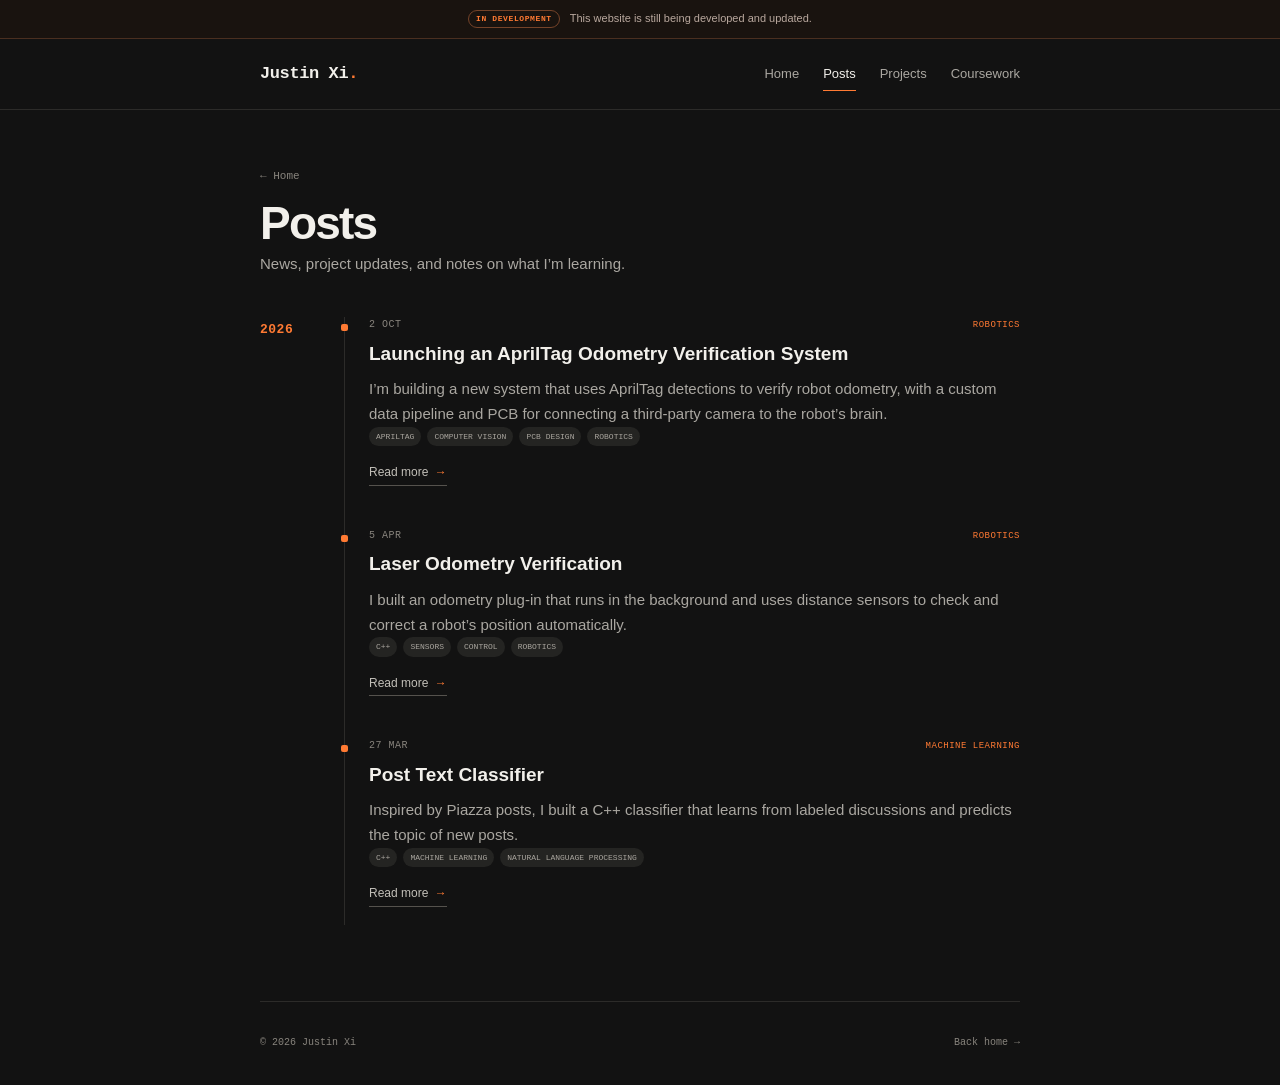
==== posts.html @ 82c8f564 "changed the way how the project page looks like" ====
<!doctype html>
<html lang="en">
  <head>
    <meta charset="utf-8" />
    <meta name="viewport" content="width=device-width, initial-scale=1" />
    <meta name="theme-color" content="#121212" />
    <meta name="description" content="News, project updates, and things Justin Xi is learning." />
    <title>Posts — Justin Xi</title>
    <link rel="icon" href="assets/favicon.svg" type="image/svg+xml" />
    <link rel="stylesheet" href="styles.css" />
    <script src="site.js" defer></script>
  </head>
  <body>
    <a class="skip-link" href="#main">Skip to content</a>

    <div class="site-notice" role="status">
      <div class="site-notice-inner">
        <span class="site-notice-tag">In development</span>
        <p>This website is still being developed and updated.</p>
      </div>
    </div>

    <header class="site-header">
      <nav class="nav" aria-label="Main navigation">
        <a class="logo" href="index.html" aria-label="Justin Xi, home">Justin Xi<span>.</span></a>
        <div class="nav-links">
          <a href="index.html">Home</a>
          <a class="active" href="posts.html" aria-current="page">Posts</a>
          <a href="projects.html">Projects</a>
          <a href="coursework.html">Coursework</a>
        </div>
      </nav>
    </header>

    <main id="main" class="page posts-archive">
      <header class="page-heading">
        <a class="back-link" href="index.html">← Home</a>
        <h1>Posts</h1>
        <p>News, project updates, and notes on what I’m learning.</p>
      </header>

      <div class="post-timeline" aria-label="All posts">
        <section class="post-year" aria-labelledby="archive-year-2026">
          <h2 class="post-year-title" id="archive-year-2026">2026</h2>
          <article class="post-timeline-entry">
            <div class="post-entry-topline">
              <time class="post-date" datetime="2026-10-02">2 Oct</time>
              <span class="post-category">Robotics</span>
            </div>
            <h3 class="post-entry-title">Launching an AprilTag Odometry Verification System</h3>
            <p class="post-excerpt">
              I’m building a new system that uses AprilTag detections to verify robot odometry, with a custom data pipeline and PCB for connecting a third-party camera to the robot’s brain.
            </p>
            <ul class="tags post-topics" aria-label="Topics"><li>AprilTag</li><li>Computer vision</li><li>PCB design</li><li>Robotics</li></ul>
            <a class="post-read-more" href="posts/apriltag-odometry-verification-system.html" aria-label="Read more about the AprilTag Odometry Verification System">Read more <span aria-hidden="true">→</span></a>
          </article>
          <article class="post-timeline-entry">
            <div class="post-entry-topline">
              <time class="post-date" datetime="2026-04-05">5 Apr</time>
              <span class="post-category">Robotics</span>
            </div>
            <h3 class="post-entry-title">Laser Odometry Verification</h3>
            <p class="post-excerpt">
              I built an odometry plug-in that runs in the background and uses distance sensors to check and correct a robot’s position automatically.
            </p>
            <ul class="tags post-topics" aria-label="Topics"><li>C++</li><li>Sensors</li><li>Control</li><li>Robotics</li></ul>
            <a class="post-read-more" href="posts/laser-odometry-verification-system.html" aria-label="Read more about Laser Odometry Verification">Read more <span aria-hidden="true">→</span></a>
          </article>
          <article class="post-timeline-entry">
            <div class="post-entry-topline">
              <time class="post-date" datetime="2026-03-27">27 Mar</time>
              <span class="post-category">Machine learning</span>
            </div>
            <h3 class="post-entry-title">Post Text Classifier</h3>
            <p class="post-excerpt">
              Inspired by Piazza posts, I built a C++ classifier that learns from labeled discussions and predicts the topic of new posts.
            </p>
            <ul class="tags post-topics" aria-label="Topics"><li>C++</li><li>Machine learning</li><li>Natural language processing</li></ul>
            <a class="post-read-more" href="posts/bag-of-words-classifier.html" aria-label="Read more about the Post Text Classifier">Read more <span aria-hidden="true">→</span></a>
          </article>
        </section>
      </div>
    </main>

    <footer class="footer">
      <p>© 2026 Justin Xi</p>
      <a href="index.html">Back home →</a>
    </footer>
  </body>
</html>
---- styles.css ----
:root {
  color-scheme: dark;
  --background: #121212;
  --surface: #181818;
  --surface-hover: #1d1d1d;
  --text: #f2f0eb;
  --muted: #aaa7a1;
  --subtle: #88847d;
  --border: #2c2b29;
  --orange: #ff7a33;
  --orange-soft: #2a1c15;
  --green: #72d78b;
  --green-soft: #14231a;
  --blue: #86a8ff;
  --blue-soft: #182033;
  --content-width: 760px;
  --sans: Inter, ui-sans-serif, -apple-system, BlinkMacSystemFont, "Segoe UI", sans-serif;
  --mono: ui-monospace, SFMono-Regular, Menlo, Consolas, monospace;
}

* { box-sizing: border-box; }

html {
  scroll-behavior: smooth;
  scroll-padding-top: 90px;
}

body {
  margin: 0;
  background: var(--background);
  color: var(--text);
  font-family: var(--sans);
  font-size: 15px;
  line-height: 1.65;
  -webkit-font-smoothing: antialiased;
}

body:has(.project-dialog:popover-open) { overflow: hidden; }

.has-entrance-motion .entrance-item {
  opacity: 0;
  transform: translateY(calc(18px + var(--hover-lift, 0px))) scale(var(--hover-scale, 1));
  transition:
    opacity 580ms cubic-bezier(0.22, 1, 0.36, 1) var(--entrance-delay, 0ms),
    transform 580ms cubic-bezier(0.22, 1, 0.36, 1) var(--entrance-delay, 0ms);
  will-change: opacity, transform;
}

.has-entrance-motion .entrance-item.is-visible {
  opacity: 1;
  transform: translateY(var(--hover-lift, 0px)) scale(var(--hover-scale, 1));
}

::selection { background: var(--orange); color: #17110d; }
a { color: inherit; text-decoration: none; }
a:focus-visible { outline: 2px solid var(--orange); outline-offset: 5px; }

.skip-link {
  position: fixed;
  top: -60px;
  left: 20px;
  z-index: 10;
  padding: 10px 14px;
  background: var(--orange);
  color: #17110d;
  font-weight: 700;
}

.skip-link:focus { top: 12px; }

.site-notice {
  border-bottom: 1px solid #4a2f20;
  background: #19130f;
}

.site-notice-inner {
  width: min(calc(100% - 40px), var(--content-width));
  min-height: 38px;
  display: flex;
  align-items: center;
  justify-content: center;
  gap: 10px;
  margin-inline: auto;
}

.site-notice-tag {
  flex: 0 0 auto;
  padding: 2px 7px;
  border: 1px solid #754329;
  border-radius: 20px;
  color: var(--orange);
  font-family: var(--mono);
  font-size: 8px;
  font-weight: 700;
  letter-spacing: 0.6px;
  line-height: 1.5;
  text-transform: uppercase;
}

.site-notice p {
  margin: 0;
  color: #b9a89e;
  font-size: 11px;
  line-height: 1.4;
}

.site-header {
  border-bottom: 1px solid var(--border);
  background: var(--background);
}

.nav,
.page,
.footer {
  width: min(calc(100% - 40px), var(--content-width));
  margin-inline: auto;
}

.nav {
  min-height: 70px;
  display: flex;
  align-items: center;
  justify-content: space-between;
  gap: 24px;
}

.logo {
  font-family: var(--mono);
  font-size: 17px;
  font-weight: 700;
  letter-spacing: -0.4px;
}

.logo span { color: var(--orange); }

.nav-links {
  display: flex;
  align-items: center;
  gap: 24px;
  color: var(--muted);
  font-size: 13px;
}

.nav-links a { padding: 6px 0; }
.nav-links a:hover { color: var(--text); }
.nav-links .active { color: var(--text); border-bottom: 1px solid var(--orange); }

.home-page { padding: 68px 0 70px; }
.intro { position: relative; z-index: 1; padding-bottom: 56px; }

.profile {
  display: flex;
  align-items: center;
  gap: 22px;
  margin-bottom: 32px;
}

.avatar {
  width: 96px;
  height: 96px;
  flex: 0 0 auto;
  display: grid;
  place-items: center;
  border: 1px solid #5d3825;
  border-radius: 10px;
  background: var(--surface);
  color: var(--orange);
  font-family: var(--mono);
  font-size: 26px;
  font-weight: 700;
}

h1,
h2,
h3,
p { margin-top: 0; }

h1 {
  margin-bottom: 4px;
  font-size: clamp(35px, 7vw, 46px);
  line-height: 1.08;
  letter-spacing: -1.8px;
}

.role { margin: 0; color: var(--muted); font-size: 14px; }
.bio { max-width: 700px; color: #c6c3bc; font-size: 16px; }
.bio p { margin-bottom: 16px; }

.section-label {
  display: block;
  margin-bottom: 11px;
  color: var(--orange);
  font-family: var(--mono);
  font-size: 10px;
  font-weight: 700;
  letter-spacing: 1.5px;
  text-transform: uppercase;
}

.links-block { margin-top: 36px; }
.links-block h2 { font-weight: 700; }
.text-links { display: flex; flex-wrap: wrap; align-items: baseline; gap: 10px 20px; }

.text-links a {
  padding-bottom: 3px;
  border-bottom: 1px solid #55524d;
  color: #c2bfb8;
  font-size: 13px;
}

.text-links a:hover { border-color: var(--orange); color: var(--orange); }
.text-links span { margin-left: 3px; color: var(--orange); }

.email-dropdown {
  position: relative;
  z-index: 2;
  display: inline-flex;
  align-items: baseline;
}

.email-trigger {
  padding: 0 0 3px;
  border: 0;
  border-bottom: 1px solid #55524d;
  background: transparent;
  color: #c2bfb8;
  font: inherit;
  font-size: 13px;
  line-height: 1.65;
  cursor: default;
}

.email-trigger:hover,
.email-trigger:focus-visible {
  border-color: var(--orange);
  color: var(--orange);
}

.email-trigger span { margin-left: 3px; color: var(--orange); }

.email-menu {
  position: absolute;
  top: calc(100% + 9px);
  left: 0;
  width: 270px;
  padding: 13px 14px;
  border: 1px solid #4a3a31;
  border-radius: 7px;
  background: #1c1917;
  box-shadow: 0 12px 30px rgb(0 0 0 / 28%);
  opacity: 0;
  visibility: hidden;
  transform: translateY(-4px);
  transition: opacity 120ms ease, transform 120ms ease, visibility 120ms;
}

.email-dropdown:hover .email-menu,
.email-dropdown:focus-within .email-menu {
  opacity: 1;
  visibility: visible;
  transform: translateY(0);
}

.email-menu > div {
  display: grid;
  grid-template-columns: 66px 1fr;
  align-items: baseline;
  gap: 8px;
  padding: 5px 0;
}

.email-menu small {
  color: var(--subtle);
  font-family: var(--mono);
  font-size: 9px;
  line-height: 1.5;
  text-transform: uppercase;
}

.email-menu span {
  margin: 0;
  color: var(--text);
  font-family: var(--mono);
  font-size: 11px;
  line-height: 1.5;
  user-select: text;
}

.explore {
  position: relative;
  z-index: 0;
  padding-top: 48px;
  border-top: 1px solid var(--border);
}

.explore-grid {
  display: grid;
  grid-template-columns: 1fr;
  gap: 12px;
}

.explore-card {
  position: relative;
  display: block;
  padding: 17px 19px;
  border: 1px solid var(--border);
  border-radius: 8px;
  background: var(--surface);
  transition:
    border-color 360ms ease,
    background-color 360ms ease,
    box-shadow 360ms ease,
    transform 220ms cubic-bezier(0.2, 0.8, 0.2, 1);
}

.explore-card:hover,
.explore-card:focus-visible {
  border-color: var(--orange);
  background: var(--surface-hover);
  box-shadow: 0 0 0 1px rgb(255 122 51 / 18%), 0 8px 22px rgb(0 0 0 / 30%), 0 0 18px rgb(255 122 51 / 12%);
  transform: translateY(-2px) scale(1.012);
  z-index: 1;
}

.explore-card-heading {
  display: flex;
  align-items: flex-start;
  justify-content: space-between;
  gap: 20px;
}

.explore-card h3 { margin-bottom: 3px; font-size: 14px; }
.explore-card p { margin: 0; color: var(--muted); font-size: 11px; line-height: 1.55; }
.explore-card-heading > span { color: var(--orange); font-size: 16px; }

.explore-preview {
  position: relative;
  height: 80px;
  margin-top: 13px;
  padding-top: 11px;
  border-top: 1px solid var(--border);
  overflow: hidden;
}

.explore-preview-item {
  position: absolute;
  top: 11px;
  right: 0;
  left: 0;
  opacity: 0;
  transform: translateY(12px);
  transition: opacity 300ms ease, transform 300ms ease;
}

.explore-preview-item.is-active {
  opacity: 1;
  transform: translateY(0);
}

.explore-preview-item.is-leaving {
  opacity: 0;
  transform: translateY(-12px);
}

.explore-preview-meta {
  display: flex;
  align-items: center;
  justify-content: space-between;
  gap: 8px;
}

.explore-kicker {
  display: block;
  margin-bottom: 5px;
  color: var(--subtle);
  font-family: var(--mono);
  font-size: 8px;
  letter-spacing: 0.7px;
  text-transform: uppercase;
}

.explore-preview-meta .explore-kicker { margin: 0 0 5px; }
.explore-status { margin-bottom: 5px; }

.explore-upcoming {
  margin-bottom: 5px;
  padding: 2px 6px;
  border-radius: 20px;
  background: var(--blue-soft);
  color: var(--blue);
  font-family: var(--mono);
  font-size: 7px;
  font-weight: 700;
  letter-spacing: 0.4px;
  text-transform: uppercase;
}

.explore-preview strong {
  display: block;
  margin-bottom: 3px;
  color: #d7d4cd;
  font-size: 12px;
  font-weight: 600;
}

.preview-code {
  margin-right: 8px;
  color: var(--subtle);
  font-family: var(--mono);
  font-size: 9px;
  font-weight: 500;
}

.posts {
  margin-top: 48px;
  padding-top: 48px;
  border-top: 1px solid var(--border);
}

.posts-heading {
  margin-bottom: 0;
}

.post-timeline { margin-top: 25px; }
.post-year + .post-year { margin-top: 30px; }

.post-year {
  display: grid;
  grid-template-columns: 64px minmax(0, 1fr);
  column-gap: 20px;
}

.post-year-title {
  margin: 3px 0 0;
  color: var(--orange);
  font-family: var(--mono);
  font-size: 13px;
  line-height: 1.5;
  letter-spacing: 0.5px;
}

.post-timeline-entry {
  grid-column: 2;
  position: relative;
  padding: 0 0 18px 24px;
  border-left: 1px solid var(--border);
}

.post-timeline-entry:not(:last-child) { padding-bottom: 42px; }

.post-timeline-entry::before {
  content: "";
  position: absolute;
  top: 7px;
  left: -4px;
  width: 7px;
  height: 7px;
  border-radius: 2px;
  background: var(--orange);
}

.post-entry-topline {
  display: flex;
  flex-wrap: wrap;
  align-items: center;
  justify-content: space-between;
  gap: 8px 16px;
  margin-bottom: 7px;
}

.post-date { color: var(--subtle); font-family: var(--mono); font-size: 10px; letter-spacing: 0.5px; text-transform: uppercase; }
.post-category { color: var(--orange); font-family: var(--mono); font-size: 9px; letter-spacing: 0.5px; text-transform: uppercase; }
.post-entry-title { margin: 0 0 10px; font-size: 19px; font-weight: 600; line-height: 1.4; }
.post-excerpt { margin: 0; color: var(--muted); font-size: 15px; line-height: 1.65; }
.post-topics { margin-top: 17px; }
.post-read-more { display: inline-block; margin-top: 17px; padding-bottom: 2px; border-bottom: 1px solid #55524d; color: #c2bfb8; font-size: 12px; }
.post-read-more span { margin-left: 3px; color: var(--orange); }
.post-read-more:hover { border-color: var(--orange); color: var(--orange); }

.posts-view-more {
  display: block;
  width: fit-content;
  margin: 28px 0 0 84px;
  padding: 8px 12px;
  border: 1px solid #55524d;
  border-radius: 5px;
  color: #c2bfb8;
  font-size: 12px;
}

.posts-view-more span { margin-left: 5px; color: var(--orange); }
.posts-view-more:hover { border-color: var(--orange); color: var(--orange); }

.posts-archive { padding: 52px 0 76px; }
.posts-archive .page-heading { margin-bottom: 0; }
.posts-archive .post-timeline { margin-top: 40px; }

.article-page { padding: 48px 0 70px; }
.article-header { margin-top: 32px; padding-bottom: 24px; border-bottom: 1px solid var(--border); }
.article-kicker { display: block; margin-bottom: 14px; color: var(--orange); font-family: var(--mono); font-size: 10px; letter-spacing: 1px; text-transform: uppercase; }
.article-header h1 { max-width: 720px; margin: 0 0 14px; font-size: clamp(34px, 6vw, 46px); line-height: 1.1; letter-spacing: -1.4px; }
.article-deck { max-width: 660px; margin: 0 0 24px; color: var(--muted); font-size: 18px; line-height: 1.65; }
.article-byline { display: flex; flex-wrap: wrap; align-items: center; gap: 10px 20px; color: var(--subtle); font-family: var(--mono); font-size: 10px; }
.article-body { max-width: 640px; margin: 36px 0; color: #c6c3bc; font-size: 16px; line-height: 1.85; }
.article-body h2 { margin: 32px 0 10px; color: var(--text); font-size: 20px; font-weight: 600; line-height: 1.35; letter-spacing: -0.2px; }
.article-body h2:first-child { margin-top: 0; }
.article-body h3 { margin: 26px 0 8px; color: var(--text); font-size: 15px; font-weight: 600; line-height: 1.45; }
.article-body p { margin-bottom: 18px; }
.article-body p:last-child { margin-bottom: 0; }
.article-body code { color: #d8b09b; font-family: var(--mono); font-size: 0.9em; }
.article-body strong { color: var(--text); font-weight: 600; }
.article-body var { font-family: Georgia, "Times New Roman", serif; }

.article-lede {
  color: #d5d2cb;
  font-size: 18px;
  line-height: 1.75;
}

.article-callout {
  margin: 28px 0 34px;
  padding: 18px 20px;
  border: 1px solid #55331f;
  border-left: 3px solid var(--orange);
  border-radius: 0 7px 7px 0;
  background: var(--orange-soft);
}

.article-callout-label {
  margin-bottom: 6px !important;
  color: var(--orange);
  font-family: var(--mono);
  font-size: 9px;
  font-weight: 700;
  letter-spacing: 1px;
  line-height: 1.5;
  text-transform: uppercase;
}

.article-callout p:last-child { color: #d7c2b6; font-size: 14px; line-height: 1.65; }

.article-feature-list {
  display: grid;
  grid-template-columns: repeat(2, minmax(0, 1fr));
  gap: 10px;
  margin: 16px 0 36px;
}

.article-feature-list section {
  padding: 17px 18px;
  border: 1px solid var(--border);
  border-radius: 7px;
  background: var(--surface);
}

.article-feature-list h3 { margin: 0 0 7px; font-size: 13px; }
.article-feature-list p { margin: 0; color: var(--muted); font-size: 13px; line-height: 1.65; }

.equation-block {
  display: grid;
  gap: 12px;
  margin: 24px 0 28px;
  padding: 21px 24px;
  border: 1px solid #353432;
  border-radius: 7px;
  background: #0d0d0d;
  color: #e3e0d9;
  font-family: Georgia, "Times New Roman", serif;
  font-size: clamp(17px, 3.5vw, 22px);
  line-height: 1.5;
  text-align: center;
  overflow-x: auto;
}

.equation-block span { white-space: nowrap; }
.equation-block-single { padding-block: 18px; }

.subpage { padding: 52px 0 76px; }

.page-heading { margin-bottom: 38px; }
.page-heading h1 { margin: 12px 0 4px; }
.page-heading p { margin: 0; color: var(--muted); }

.back-link {
  color: var(--subtle);
  font-family: var(--mono);
  font-size: 11px;
}

.back-link:hover { color: var(--orange); }

.plan-note {
  display: grid;
  grid-template-columns: 100px 1fr;
  gap: 18px;
  margin-bottom: 50px;
  padding: 15px 17px;
  border: 1px solid #55331f;
  border-radius: 7px;
  background: var(--orange-soft);
}

.plan-note span {
  color: #ffab7f;
  font-family: var(--mono);
  font-size: 10px;
  font-weight: 700;
  letter-spacing: 1px;
  text-transform: uppercase;
}

.plan-note p { margin: 0; color: #d7bcae; font-size: 13px; }
.project-section + .project-section { margin-top: 54px; }

.group-heading {
  display: flex;
  justify-content: space-between;
  align-items: baseline;
  gap: 24px;
  margin-bottom: 15px;
}

.group-title {
  margin: 0 0 15px;
  color: #c9c6bf;
  font-family: var(--mono);
  font-size: 11px;
  font-weight: 700;
  letter-spacing: 1.5px;
  text-transform: uppercase;
}

.group-heading .group-title { margin: 0; }
.group-heading > span { color: var(--subtle); font-size: 12px; }
.project-stack { display: grid; gap: 11px; }

.project-item {
  position: relative;
  padding: 20px 22px;
  border: 1px solid var(--border);
  border-radius: 8px;
  background: var(--surface);
  transition:
    border-color 360ms ease,
    background-color 360ms ease,
    box-shadow 360ms ease,
    transform 220ms cubic-bezier(0.2, 0.8, 0.2, 1);
}

.has-entrance-motion .project-item.entrance-item.is-visible {
  transition:
    border-color 360ms ease,
    background-color 360ms ease,
    box-shadow 360ms ease,
    transform 220ms cubic-bezier(0.2, 0.8, 0.2, 1);
}

.project-item:hover,
.project-item:focus-within {
  border-color: var(--orange);
  background: var(--surface-hover);
  box-shadow: 0 0 0 1px rgb(255 122 51 / 18%), 0 8px 22px rgb(0 0 0 / 30%), 0 0 18px rgb(255 122 51 / 12%);
  --hover-lift: -2px;
  --hover-scale: 1.012;
  z-index: 1;
  transform: translateY(var(--hover-lift)) scale(var(--hover-scale));
}

.project-item.has-details { cursor: pointer; }

.project-item.has-details:focus-visible {
  outline: 2px solid var(--orange);
  outline-offset: 4px;
}

.project-topline {
  display: flex;
  align-items: center;
  justify-content: space-between;
  gap: 18px;
  margin-bottom: 7px;
}

.project-topline h3 { margin: 0; font-size: 15px; }
.project-item > p { margin-bottom: 13px; color: var(--muted); font-size: 13px; }

.status {
  flex: 0 0 auto;
  padding: 3px 7px;
  border-radius: 20px;
  font-family: var(--mono);
  font-size: 8px;
  font-weight: 700;
  letter-spacing: 0.5px;
  text-transform: uppercase;
}

.status.complete { background: var(--green-soft); color: var(--green); }
.status.robotics { background: var(--blue-soft); color: var(--blue); }
.status.progress { background: var(--orange-soft); color: #ffad82; }
.status.planned { background: var(--orange-soft); color: #ffad82; }

.tags {
  display: flex;
  flex-wrap: wrap;
  gap: 6px;
  margin: 0;
  padding: 0;
  list-style: none;
}

.tags li {
  padding: 3px 7px;
  border-radius: 20px;
  background: #242422;
  color: #aaa69f;
  font-family: var(--mono);
  font-size: 8px;
  text-transform: uppercase;
}

.project-dialog {
  inset: 0;
  width: min(calc(100% - 32px), 590px);
  max-height: min(720px, calc(100vh - 48px));
  margin: auto;
  padding: 0;
  overflow: auto;
  overscroll-behavior: contain;
  border: 1px solid #4a3a31;
  border-radius: 10px;
  background: var(--surface);
  color: var(--text);
  box-shadow: 0 24px 70px rgb(0 0 0 / 55%);
  transform-origin: center;
}

.project-dialog.is-media-rich { width: min(calc(100% - 32px), 760px); }

.project-dialog:popover-open {
  animation: project-dialog-enter 190ms cubic-bezier(0.2, 0.8, 0.2, 1) both;
}

.project-dialog:popover-open::backdrop {
  background: rgb(0 0 0 / 72%);
  backdrop-filter: blur(3px);
  animation: project-backdrop-enter 170ms ease-out both;
}

@keyframes project-dialog-enter {
  from { opacity: 0; transform: translateY(12px) scale(0.985); }
  to { opacity: 1; transform: translateY(0) scale(1); }
}

@keyframes project-backdrop-enter {
  from { background: rgb(0 0 0 / 0%); backdrop-filter: blur(0); }
  to { background: rgb(0 0 0 / 72%); backdrop-filter: blur(3px); }
}

.project-dialog-content { padding: 26px; }

.project-dialog-header {
  display: flex;
  align-items: flex-start;
  justify-content: space-between;
  gap: 24px;
  padding-bottom: 18px;
  border-bottom: 1px solid var(--border);
}

.project-dialog-header .section-label { margin-bottom: 6px; }
.project-dialog-header h2 { margin: 0; font-size: 22px; line-height: 1.3; }

.project-dialog-close {
  width: 32px;
  height: 32px;
  flex: 0 0 auto;
  padding: 0 0 3px;
  border: 1px solid var(--border);
  border-radius: 50%;
  background: transparent;
  color: var(--muted);
  font: inherit;
  font-size: 22px;
  line-height: 1;
  cursor: pointer;
}

.project-dialog-close:hover { border-color: var(--orange); color: var(--orange); }
.project-dialog-close:focus-visible { outline: 2px solid var(--orange); outline-offset: 3px; }
.project-dialog-body { padding-top: 20px; color: var(--muted); font-size: 14px; }
.project-dialog-body p { margin-bottom: 14px; }
.project-dialog-body p:last-child { margin-bottom: 0; }
.project-dialog-tags { margin-top: 20px; }

.project-dialog-media-grid {
  display: grid;
  grid-template-columns: repeat(2, minmax(0, 1fr));
  gap: 12px;
  margin: 21px 0 24px;
}

.project-media-card {
  margin: 0;
  overflow: hidden;
  border: 1px solid var(--border);
  border-radius: 8px;
  background: #141414;
}

.project-media-frame {
  aspect-ratio: 4 / 3;
  overflow: hidden;
  border-bottom: 1px solid var(--border);
  background: #0d0d0d;
}

.project-media-card img {
  width: 100%;
  height: 100%;
  display: block;
  object-fit: cover;
}

.project-media-card.camera-card img {
  padding: 10px;
  background: #f4f4f4;
  object-fit: contain;
}

.project-media-card figcaption {
  display: grid;
  gap: 2px;
  padding: 11px 12px 12px;
  line-height: 1.45;
}

.project-media-card figcaption strong {
  color: var(--text);
  font-size: 12px;
  font-weight: 600;
}

.project-media-card figcaption span {
  color: var(--subtle);
  font-size: 10px;
}

.project-media-card figcaption a {
  width: fit-content;
  margin-top: 5px;
  color: #c2bfb8;
  font-family: var(--mono);
  font-size: 8px;
  text-transform: uppercase;
}

.project-media-card figcaption a:hover { color: var(--orange); }

.project-demo {
  padding-top: 21px;
  border-top: 1px solid var(--border);
}

.project-demo h3 {
  margin: 0 0 5px;
  color: var(--text);
  font-size: 14px;
}

.project-demo > p {
  margin-bottom: 13px;
  color: var(--subtle);
  font-size: 12px;
}

.project-demo video {
  width: 100%;
  display: block;
  aspect-ratio: 1280 / 784;
  border: 1px solid var(--border);
  border-radius: 8px;
  background: #090909;
}

.project-repository-link {
  display: inline-block;
  margin-top: 20px;
  padding-bottom: 3px;
  border-bottom: 1px solid #55524d;
  color: #c2bfb8;
  font-size: 13px;
}

.project-repository-link span { margin-left: 3px; color: var(--orange); }
.project-repository-link:hover { border-color: var(--orange); color: var(--orange); }

.degree-card {
  position: relative;
  display: flex;
  align-items: flex-end;
  justify-content: space-between;
  gap: 28px;
  margin-bottom: 50px;
  padding: 22px;
  border: 1px solid #55331f;
  border-radius: 8px;
  background: var(--orange-soft);
}

.degree-card .section-label { margin-bottom: 6px; }
.degree-card h2 { margin: 0; font-size: 20px; }
.degree-meta {
  align-self: stretch;
  display: flex;
  flex-direction: column;
  align-items: flex-end;
  justify-content: space-between;
  gap: 13px;
}

.degree-meta p { margin: 0; color: #cda990; font-size: 12px; }

.degree-mark {
  width: 29px;
  height: 29px;
  display: grid;
  place-items: center;
  padding: 6px 4px;
  border-radius: 4px;
  background: #00274c;
}

.degree-mark img { width: 100%; height: 100%; object-fit: contain; }
.course-section + .course-section { margin-top: 48px; }

.semester-heading {
  display: flex;
  align-items: center;
  gap: 10px;
  margin-bottom: 15px;
}

.semester-heading .group-title { margin: 0; }

.semester-status {
  padding: 3px 7px;
  border-radius: 20px;
  background: var(--blue-soft);
  color: var(--blue);
  font-family: var(--mono);
  font-size: 8px;
  font-weight: 700;
  letter-spacing: 0.5px;
  text-transform: uppercase;
}

.semester-status.current {
  background: var(--green-soft);
  color: var(--green);
}

.course-list { border-top: 1px solid var(--border); }

.course-row {
  display: grid;
  grid-template-columns: 95px 1fr;
  gap: 20px;
  padding: 20px 0;
  border-bottom: 1px solid var(--border);
}

.course-code {
  color: var(--subtle);
  font-family: var(--mono);
  font-size: 11px;
}

.course-row h3 { margin-bottom: 4px; font-size: 14px; }
.course-row p { margin: 0; color: var(--muted); font-size: 13px; }

.resume-page { padding: 44px 0 70px; }

.resume-toolbar {
  display: flex;
  align-items: flex-start;
  justify-content: space-between;
  gap: 24px;
  margin-bottom: 22px;
}

.resume-toolbar h1 { margin: 9px 0 2px; font-size: 34px; }
.resume-toolbar p { margin: 0; color: var(--muted); font-size: 13px; }

.resume-download {
  flex: 0 0 auto;
  margin-top: 2px;
  padding: 9px 12px;
  border: 1px solid #704127;
  border-radius: 6px;
  background: var(--orange-soft);
  color: #ffd0b7;
  font-size: 12px;
  font-weight: 600;
}

.resume-download span { margin-left: 6px; color: var(--orange); }
.resume-download:hover { border-color: var(--orange); color: var(--text); }

.resume-preview {
  width: 100%;
  aspect-ratio: 8.5 / 11;
  min-height: 720px;
  overflow: hidden;
  border: 1px solid var(--border);
  border-radius: 8px;
  background: #e7e7e7;
}

.resume-preview object { width: 100%; height: 100%; display: block; }
.resume-preview p { padding: 24px; color: #242424; }
.resume-preview p a { color: #9a3d0b; text-decoration: underline; }

.footer {
  min-height: 84px;
  display: flex;
  align-items: center;
  justify-content: space-between;
  gap: 24px;
  border-top: 1px solid var(--border);
  color: var(--subtle);
  font-family: var(--mono);
  font-size: 10px;
}

.footer p { margin: 0; }
.footer a:hover { color: var(--orange); }

@media (max-width: 680px) {
  .site-notice-inner { width: min(calc(100% - 30px), var(--content-width)); justify-content: flex-start; }
  .site-notice p { font-size: 10px; }
  .nav,
  .page,
  .footer { width: min(calc(100% - 30px), var(--content-width)); }

  .nav { min-height: 64px; align-items: flex-start; padding: 14px 0 11px; }
  .logo { padding-top: 3px; font-size: 14px; }
  .nav-links { gap: 11px; font-size: 10px; }
  .home-page { padding: 48px 0 52px; }
  .intro { padding-bottom: 45px; }
  .profile { gap: 15px; margin-bottom: 28px; }
  .avatar { width: 74px; height: 74px; font-size: 20px; }
  h1 { font-size: 31px; letter-spacing: -1.3px; }
  .role { font-size: 12px; }
  .bio { font-size: 15px; }
  .explore { padding-top: 42px; }
  .explore-grid { grid-template-columns: 1fr; }
  .explore-card { min-height: 0; }
  .explore-preview { height: 94px; }
  .posts { margin-top: 42px; padding-top: 42px; }
  .post-year { grid-template-columns: 48px minmax(0, 1fr); gap: 12px; }
  .post-timeline-entry { padding-left: 18px; }
  .post-entry-title { font-size: 17px; }
  .post-excerpt { font-size: 14px; }
  .posts-view-more { margin-left: 60px; }
  .posts-archive { padding: 40px 0 58px; }
  .article-page { padding: 36px 0 52px; }
  .article-header { margin-top: 26px; }
  .article-deck { font-size: 16px; }
  .article-body { font-size: 15px; }
  .article-lede { font-size: 16px; }
  .article-feature-list { grid-template-columns: 1fr; }
  .equation-block { justify-content: start; text-align: left; }
  .subpage { padding: 40px 0 58px; }
  .plan-note { grid-template-columns: 1fr; gap: 5px; }
  .project-topline { align-items: flex-start; }
  .project-topline h3 { padding-top: 1px; }
  .project-dialog-content { padding: 21px; }
  .project-dialog-header h2 { font-size: 19px; }
  .project-dialog-media-grid { grid-template-columns: 1fr; }
  .group-heading { display: block; }
  .group-heading .group-title { margin-bottom: 4px; }
  .degree-card { align-items: stretch; }
  .degree-card h2 { font-size: 17px; }
  .degree-meta { flex: 0 0 auto; }
  .degree-meta p { max-width: 84px; text-align: right; line-height: 1.4; }
  .course-row { grid-template-columns: 1fr; gap: 5px; }
  .resume-page { padding: 34px 0 52px; }
  .resume-toolbar { align-items: stretch; flex-direction: column; }
  .resume-download { align-self: flex-start; }
  .resume-preview { min-height: 70vh; aspect-ratio: auto; }
}

@media (prefers-reduced-motion: reduce) {
  html { scroll-behavior: auto; }
  .has-entrance-motion .entrance-item {
    opacity: 1;
    transform: none;
    transition: none;
  }
  .explore-preview-item { transition: none; }
  .explore-card {
    transform: none;
    transition: none;
  }
  .explore-card:hover,
  .explore-card:focus-visible { transform: none; }
  .project-item {
    transform: none;
    transition: none;
  }
  .project-item:hover,
  .project-item:focus-within { transform: none; }
  .has-entrance-motion .project-item.entrance-item.is-visible {
    transform: none;
    transition: none;
  }
  .project-dialog:popover-open,
  .project-dialog:popover-open::backdrop { animation: none; }
}

/* Featured projects and their dedicated detail pages. */
.project-layout { --content-width: 1040px; }
.project-index .page-heading { margin-bottom: 44px; }
.featured-grid { display: grid; grid-template-columns: repeat(2, minmax(0, 1fr)); gap: 22px; }
.featured-card { position: relative; min-width: 0; overflow: hidden; border: 1px solid var(--border); border-radius: 10px; background: var(--surface); transition: border-color 200ms ease, transform 200ms ease; }
.featured-card:hover { border-color: #76503a; transform: translateY(-3px); }
.featured-card:focus-within { border-color: var(--orange); }
.featured-link { display: flex; flex-direction: column; height: 100%; }
.featured-link:focus-visible { outline-offset: -3px; }
.featured-media { position: relative; aspect-ratio: 16 / 10; overflow: hidden; border-bottom: 1px solid var(--border); background: #15191c; }
.featured-media > img { display: block; width: 100%; height: 100%; object-fit: cover; }
.featured-media-label { position: absolute; top: 16px; left: 16px; padding: 5px 8px; border: 1px solid rgb(255 255 255 / 14%); border-radius: 4px; background: rgb(18 18 18 / 86%); color: #e9e5de; font: 9px/1.5 var(--mono); letter-spacing: .5px; text-transform: uppercase; }
.featured-open { position: absolute; right: 16px; bottom: 14px; display: grid; place-items: center; width: 31px; height: 31px; border: 1px solid rgb(255 255 255 / 20%); border-radius: 50%; background: #161616; color: var(--text); font-size: 18px; transition: background 200ms ease, color 200ms ease; }
.featured-link:hover .featured-open { background: var(--orange); color: #17110d; }
.featured-animation { background: #f3f2ec; }
.featured-animation iframe { display: block; width: 100%; height: 100%; border: 0; pointer-events: none; color-scheme: light; }
.featured-copy { display: flex; flex-direction: column; flex: 1; padding: 22px 24px 18px; }
.featured-copy > .status { align-self: flex-start; margin-bottom: 13px; }
.featured-copy h3 { min-height: 2.6em; margin-bottom: 10px; font-size: 23px; line-height: 1.3; font-weight: 600; letter-spacing: -.6px; }
.featured-copy > p { margin-bottom: 23px; color: var(--muted); font-size: 13px; line-height: 1.7; }
.featured-footer { display: flex; align-items: center; justify-content: space-between; gap: 12px; margin-top: auto; padding-top: 15px; border-top: 1px solid var(--border); color: var(--subtle); font: 9px/1.6 var(--mono); }
.featured-footer > span:last-child { flex-shrink: 0; color: #ddd7cd; }
.featured-footer b { margin-left: 5px; color: var(--orange); font-weight: 400; }
.featured-motion { position: absolute; top: 16px; right: 16px; min-height: 28px; padding: 5px 9px; border: 1px solid #c6cbbf; border-radius: 4px; background: #f3f2ec; color: #40533c; font: 10px/1.5 var(--mono); cursor: pointer; }
.featured-motion:hover { background: #e1e7d8; }
.featured-motion:focus-visible { outline: 2px solid var(--orange); outline-offset: 3px; }
.project-index .plan-note { margin: 32px 0 0; }
.project-detail-page { padding: 45px 0 76px; }
.project-detail-heading { max-width: 850px; margin: 30px 0; }
.project-detail-heading .section-label { margin-bottom: 13px; }
.project-detail-heading h1 { margin-bottom: 17px; font-size: clamp(32px, 5vw, 46px); line-height: 1.15; letter-spacing: -1.5px; text-wrap: balance; }
.project-detail-heading > p { max-width: 740px; margin-bottom: 0; color: var(--muted); font-size: 16px; line-height: 1.75; }
.project-hero { margin: 0 0 45px; }
.project-hero video { display: block; width: 100%; aspect-ratio: 1280 / 784; border: 1px solid var(--border); border-radius: 10px; background: #090909; }
.project-hero figcaption { display: flex; justify-content: space-between; align-items: baseline; gap: 12px 24px; padding-top: 12px; color: var(--subtle); font-size: 11px; line-height: 1.6; }
.project-hero figcaption > span { flex-shrink: 0; color: #c0b9ad; font: 9px/1.6 var(--mono); text-transform: uppercase; letter-spacing: .6px; }
.project-animation-frame { display: block; width: 100%; height: 480px; border: 0; border-radius: 10px; background: #f3f2ec; color-scheme: light; }
.bst-animation-frame { height: 610px; }
.bst-demo-link { display: inline-flex; align-items: center; gap: 18px; margin-top: 21px; padding: 10px 14px; border: 1px solid #63402a; border-radius: 7px; background: var(--orange-soft); color: var(--orange); font: 500 13px/1.4 var(--sans); }
.bst-demo-link:hover { border-color: var(--orange); background: #382319; }
.project-detail-grid { display: grid; grid-template-columns: minmax(0, 1fr) 230px; align-items: start; gap: 65px; }
.project-detail-body { min-width: 0; color: #bab7b1; font-size: 14px; line-height: 1.85; }
.project-detail-body section + section { margin-top: 32px; }
.project-detail-body h2 { margin: 0 0 15px; padding-bottom: 10px; border-bottom: 1px solid var(--border); color: var(--text); font-size: 20px; line-height: 1.4; font-weight: 600; letter-spacing: -.3px; }
.project-detail-body p { margin-bottom: 15px; }
.project-detail-body p:last-child { margin-bottom: 0; }
.project-steps { display: grid; gap: 15px; padding-left: 20px; margin: 0; }
.project-steps li { padding-left: 6px; }
.project-steps li::marker { color: var(--orange); font: 11px var(--mono); }
.project-steps strong { color: #e1dcd3; font-weight: 600; }
.project-facts { display: grid; gap: 26px; padding-left: 25px; border-left: 1px solid var(--border); }
.project-facts h2 { margin: 0 0 9px; color: var(--subtle); font: 10px/1.5 var(--mono); text-transform: uppercase; letter-spacing: 1px; }
.project-facts p { margin: 0; color: #c1bcb2; font-size: 12px; line-height: 1.8; }
.project-facts a { display: block; width: fit-content; margin: 0 0 8px; border-bottom: 1px solid #4b463e; color: #d7c2b4; font-size: 12px; }
.project-facts a:hover { border-color: var(--orange); color: var(--orange); }
.next-project { display: flex; align-items: center; justify-content: space-between; gap: 25px; margin-top: 55px; padding-top: 25px; border-top: 1px solid var(--border); color: var(--subtle); font: 10px/1.5 var(--mono); }
.next-project strong { display: block; margin-top: 8px; color: var(--text); font: 500 17px/1.5 var(--sans); }
.next-project > b { color: var(--orange); font-size: 24px; font-weight: 400; }
.next-project:hover strong { color: var(--orange); }
@media (max-width: 800px) {
  .featured-grid { gap: 16px; }
  .featured-copy { padding: 18px; }
  .featured-copy h3 { font-size: 20px; }
  .featured-footer { flex-wrap: wrap; }
  .project-detail-grid { grid-template-columns: minmax(0, 1fr) 190px; gap: 30px; }
  .project-facts { padding-left: 18px; }
}
@media (max-width: 600px) {
  .featured-grid { grid-template-columns: 1fr; gap: 20px; }
  .featured-projects .group-heading { align-items: flex-start; flex-direction: column; gap: 6px; }
  .featured-copy h3 { min-height: 0; font-size: 23px; }
  .featured-copy { padding: 21px; }
  .featured-copy > p { margin-bottom: 20px; }
  .project-detail-grid { grid-template-columns: 1fr; gap: 35px; }
  .project-facts { grid-template-columns: repeat(2, minmax(0, 1fr)); gap: 25px 20px; padding: 25px 0 0; border-left: 0; border-top: 1px solid var(--border); }
  .project-detail-heading { margin-top: 25px; }
  .project-hero { margin-bottom: 32px; }
  .project-hero figcaption { flex-direction: column; gap: 5px; }
  .project-animation-frame { height: 1050px; }
}
@media (prefers-reduced-motion: reduce) {
  .featured-card, .featured-open { transition: none; }
  .featured-card:hover { transform: none; }
}
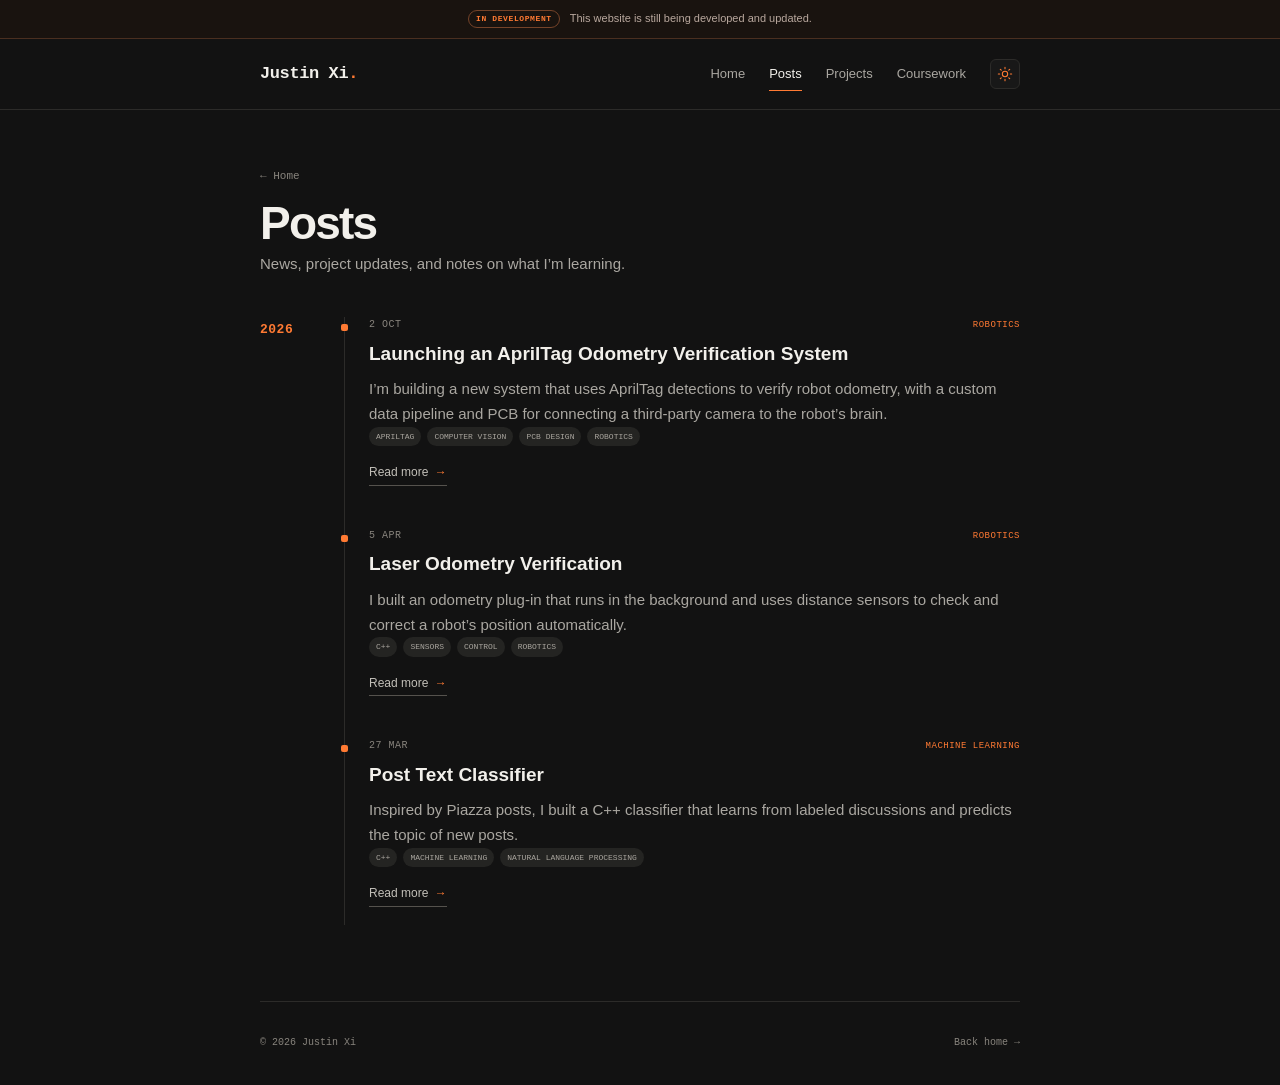
==== commit 5c722fec: "created a light/dark mode switch" ====
--- a/posts.html
+++ b/posts.html
@@ -7,6 +7,7 @@
     <meta name="description" content="News, project updates, and things Justin Xi is learning." />
     <title>Posts — Justin Xi</title>
     <link rel="icon" href="assets/favicon.svg" type="image/svg+xml" />
+    <script src="theme.js"></script>
     <link rel="stylesheet" href="styles.css" />
     <script src="site.js" defer></script>
   </head>
@@ -28,6 +29,10 @@
           <a class="active" href="posts.html" aria-current="page">Posts</a>
           <a href="projects.html">Projects</a>
           <a href="coursework.html">Coursework</a>
+          <button class="theme-toggle" type="button" data-theme-toggle aria-label="Switch to light mode" title="Switch to light mode" hidden>
+            <svg class="theme-icon-sun" viewBox="0 0 24 24" aria-hidden="true"><circle cx="12" cy="12" r="4"/><path d="M12 2v2m0 16v2M2 12h2m16 0h2M4.93 4.93l1.42 1.42m11.3 11.3 1.42 1.42M4.93 19.07l1.42-1.42m11.3-11.3 1.42-1.42"/></svg>
+            <svg class="theme-icon-moon" viewBox="0 0 24 24" aria-hidden="true"><path d="M20.9 13.3A9 9 0 0 1 10.7 3.1a9 9 0 1 0 10.2 10.2Z"/></svg>
+          </button>
         </div>
       </nav>
     </header>
--- a/styles.css
+++ b/styles.css
@@ -7,15 +7,117 @@
   --muted: #aaa7a1;
   --subtle: #88847d;
   --border: #2c2b29;
-  --orange: #ff7a33;
-  --orange-soft: #2a1c15;
+  --accent: #ff7a33;
+  --accent-soft: #2a1c15;
   --green: #72d78b;
   --green-soft: #14231a;
   --blue: #86a8ff;
   --blue-soft: #182033;
+  --accent-rgb: 255 122 51;
+  --card-shadow: 0 8px 22px rgb(0 0 0 / 30%);
+  --on-accent: #17110d;
+  --notice-border: #4a2f20;
+  --notice-background: #19130f;
+  --notice-tag-border: #754329;
+  --notice-text: #b9a89e;
+  --avatar-border: #5d3825;
+  --body-copy: #c6c3bc;
+  --link-border: #55524d;
+  --link-text: #c2bfb8;
+  --popover-border: #4a3a31;
+  --popover-background: #1c1917;
+  --preview-text: #d7d4cd;
+  --code-text: #d8b09b;
+  --lede-text: #d5d2cb;
+  --accent-border: #55331f;
+  --callout-text: #d7c2b6;
+  --equation-border: #353432;
+  --inset-background: #0d0d0d;
+  --equation-text: #e3e0d9;
+  --note-label: #ffab7f;
+  --note-text: #d7bcae;
+  --group-text: #c9c6bf;
+  --status-accent: #ffad82;
+  --tag-background: #242422;
+  --tag-text: #aaa69f;
+  --media-background: #141414;
+  --degree-meta: #cda990;
+  --download-border: #704127;
+  --download-text: #ffd0b7;
+  --featured-hover-border: #76503a;
+  --featured-open-background: #161616;
+  --featured-footer-text: #ddd7cd;
+  --caption-text: #c0b9ad;
+  --demo-border: #63402a;
+  --demo-hover: #382319;
+  --detail-copy: #bab7b1;
+  --steps-text: #e1dcd3;
+  --facts-text: #c1bcb2;
+  --facts-link-border: #4b463e;
+  --facts-link: #d7c2b4;
   --content-width: 760px;
   --sans: Inter, ui-sans-serif, -apple-system, BlinkMacSystemFont, "Segoe UI", sans-serif;
   --mono: ui-monospace, SFMono-Regular, Menlo, Consolas, monospace;
+}
+
+
+:root[data-theme="light"] {
+  color-scheme: light;
+  --background: #ffffff;
+  --surface: #f7f9fc;
+  --surface-hover: #eef3f8;
+  --text: #00274c;
+  --muted: #486078;
+  --subtle: #586d80;
+  --border: #d8e2ec;
+  --accent: #00274c;
+  --accent-soft: #edf3f9;
+  --accent-rgb: 0 39 76;
+  --card-shadow: 0 8px 22px rgb(0 39 76 / 10%);
+  --green: #22633b;
+  --green-soft: #e9f4ed;
+  --blue: #174992;
+  --blue-soft: #e8eff9;
+  --on-accent: #ffffff;
+  --notice-border: #d3dfeb;
+  --notice-background: #f2f6fa;
+  --notice-tag-border: #a8bfd4;
+  --notice-text: #486078;
+  --avatar-border: #a8bfd4;
+  --body-copy: #354d63;
+  --link-border: #9aabba;
+  --link-text: #254765;
+  --popover-border: #c6d4e1;
+  --popover-background: #ffffff;
+  --preview-text: #254765;
+  --code-text: #174992;
+  --lede-text: #254765;
+  --accent-border: #c6d4e1;
+  --callout-text: #354d63;
+  --equation-border: #d3dfeb;
+  --inset-background: #f2f6fa;
+  --equation-text: #00274c;
+  --note-label: #00274c;
+  --note-text: #354d63;
+  --group-text: #354d63;
+  --status-accent: #00274c;
+  --tag-background: #eaf0f6;
+  --tag-text: #486078;
+  --media-background: #f7f9fc;
+  --degree-meta: #486078;
+  --download-border: #a8bfd4;
+  --download-text: #00274c;
+  --featured-hover-border: #8aa5bd;
+  --featured-open-background: #ffffff;
+  --featured-footer-text: #354d63;
+  --caption-text: #486078;
+  --demo-border: #a8bfd4;
+  --demo-hover: #dce7f1;
+  --detail-copy: #354d63;
+  --steps-text: #00274c;
+  --facts-text: #486078;
+  --facts-link-border: #9aabba;
+  --facts-link: #254765;
 }
 
 * { box-sizing: border-box; }
@@ -51,9 +153,9 @@
   transform: translateY(var(--hover-lift, 0px)) scale(var(--hover-scale, 1));
 }
 
-::selection { background: var(--orange); color: #17110d; }
+::selection { background: var(--accent); color: var(--on-accent); }
 a { color: inherit; text-decoration: none; }
-a:focus-visible { outline: 2px solid var(--orange); outline-offset: 5px; }
+a:focus-visible { outline: 2px solid var(--accent); outline-offset: 5px; }
 
 .skip-link {
   position: fixed;
@@ -61,16 +163,16 @@
   left: 20px;
   z-index: 10;
   padding: 10px 14px;
-  background: var(--orange);
-  color: #17110d;
+  background: var(--accent);
+  color: var(--on-accent);
   font-weight: 700;
 }
 
 .skip-link:focus { top: 12px; }
 
 .site-notice {
-  border-bottom: 1px solid #4a2f20;
-  background: #19130f;
+  border-bottom: 1px solid var(--notice-border);
+  background: var(--notice-background);
 }
 
 .site-notice-inner {
@@ -86,9 +188,9 @@
 .site-notice-tag {
   flex: 0 0 auto;
   padding: 2px 7px;
-  border: 1px solid #754329;
+  border: 1px solid var(--notice-tag-border);
   border-radius: 20px;
-  color: var(--orange);
+  color: var(--accent);
   font-family: var(--mono);
   font-size: 8px;
   font-weight: 700;
@@ -99,7 +201,7 @@
 
 .site-notice p {
   margin: 0;
-  color: #b9a89e;
+  color: var(--notice-text);
   font-size: 11px;
   line-height: 1.4;
 }
@@ -119,6 +221,7 @@
 .nav {
   min-height: 70px;
   display: flex;
+  flex-wrap: wrap;
   align-items: center;
   justify-content: space-between;
   gap: 24px;
@@ -131,9 +234,10 @@
   letter-spacing: -0.4px;
 }
 
-.logo span { color: var(--orange); }
+.logo span { color: var(--accent); }
 
 .nav-links {
+  margin-left: auto;
   display: flex;
   align-items: center;
   gap: 24px;
@@ -143,7 +247,30 @@
 
 .nav-links a { padding: 6px 0; }
 .nav-links a:hover { color: var(--text); }
-.nav-links .active { color: var(--text); border-bottom: 1px solid var(--orange); }
+.nav-links .active { color: var(--text); border-bottom: 1px solid var(--accent); }
+
+
+.theme-toggle {
+  display: grid;
+  place-items: center;
+  flex: 0 0 auto;
+  width: 30px;
+  height: 30px;
+  padding: 6px;
+  border: 1px solid var(--border);
+  border-radius: 6px;
+  background: var(--surface);
+  color: var(--accent);
+  cursor: pointer;
+}
+
+.theme-toggle[hidden] { display: none; }
+.theme-toggle:hover { border-color: var(--accent); background: var(--surface-hover); }
+.theme-toggle:focus-visible { outline: 2px solid var(--accent); outline-offset: 4px; }
+.theme-toggle svg { width: 16px; height: 16px; fill: none; stroke: currentColor; stroke-width: 1.6; stroke-linecap: round; stroke-linejoin: round; }
+.theme-toggle .theme-icon-moon { display: none; }
+[data-theme="light"] .theme-toggle .theme-icon-sun { display: none; }
+[data-theme="light"] .theme-toggle .theme-icon-moon { display: block; }
 
 .home-page { padding: 68px 0 70px; }
 .intro { position: relative; z-index: 1; padding-bottom: 56px; }
@@ -161,10 +288,10 @@
   flex: 0 0 auto;
   display: grid;
   place-items: center;
-  border: 1px solid #5d3825;
+  border: 1px solid var(--avatar-border);
   border-radius: 10px;
   background: var(--surface);
-  color: var(--orange);
+  color: var(--accent);
   font-family: var(--mono);
   font-size: 26px;
   font-weight: 700;
@@ -183,13 +310,13 @@
 }
 
 .role { margin: 0; color: var(--muted); font-size: 14px; }
-.bio { max-width: 700px; color: #c6c3bc; font-size: 16px; }
+.bio { max-width: 700px; color: var(--body-copy); font-size: 16px; }
 .bio p { margin-bottom: 16px; }
 
 .section-label {
   display: block;
   margin-bottom: 11px;
-  color: var(--orange);
+  color: var(--accent);
   font-family: var(--mono);
   font-size: 10px;
   font-weight: 700;
@@ -203,13 +330,13 @@
 
 .text-links a {
   padding-bottom: 3px;
-  border-bottom: 1px solid #55524d;
-  color: #c2bfb8;
+  border-bottom: 1px solid var(--link-border);
+  color: var(--link-text);
   font-size: 13px;
 }
 
-.text-links a:hover { border-color: var(--orange); color: var(--orange); }
-.text-links span { margin-left: 3px; color: var(--orange); }
+.text-links a:hover { border-color: var(--accent); color: var(--accent); }
+.text-links span { margin-left: 3px; color: var(--accent); }
 
 .email-dropdown {
   position: relative;
@@ -221,9 +348,9 @@
 .email-trigger {
   padding: 0 0 3px;
   border: 0;
-  border-bottom: 1px solid #55524d;
+  border-bottom: 1px solid var(--link-border);
   background: transparent;
-  color: #c2bfb8;
+  color: var(--link-text);
   font: inherit;
   font-size: 13px;
   line-height: 1.65;
@@ -232,11 +359,11 @@
 
 .email-trigger:hover,
 .email-trigger:focus-visible {
-  border-color: var(--orange);
-  color: var(--orange);
-}
-
-.email-trigger span { margin-left: 3px; color: var(--orange); }
+  border-color: var(--accent);
+  color: var(--accent);
+}
+
+.email-trigger span { margin-left: 3px; color: var(--accent); }
 
 .email-menu {
   position: absolute;
@@ -244,9 +371,9 @@
   left: 0;
   width: 270px;
   padding: 13px 14px;
-  border: 1px solid #4a3a31;
+  border: 1px solid var(--popover-border);
   border-radius: 7px;
-  background: #1c1917;
+  background: var(--popover-background);
   box-shadow: 0 12px 30px rgb(0 0 0 / 28%);
   opacity: 0;
   visibility: hidden;
@@ -315,9 +442,9 @@
 
 .explore-card:hover,
 .explore-card:focus-visible {
-  border-color: var(--orange);
+  border-color: var(--accent);
   background: var(--surface-hover);
-  box-shadow: 0 0 0 1px rgb(255 122 51 / 18%), 0 8px 22px rgb(0 0 0 / 30%), 0 0 18px rgb(255 122 51 / 12%);
+  box-shadow: 0 0 0 1px rgb(var(--accent-rgb) / 18%), var(--card-shadow), 0 0 18px rgb(var(--accent-rgb) / 12%);
   transform: translateY(-2px) scale(1.012);
   z-index: 1;
 }
@@ -331,7 +458,7 @@
 
 .explore-card h3 { margin-bottom: 3px; font-size: 14px; }
 .explore-card p { margin: 0; color: var(--muted); font-size: 11px; line-height: 1.55; }
-.explore-card-heading > span { color: var(--orange); font-size: 16px; }
+.explore-card-heading > span { color: var(--accent); font-size: 16px; }
 
 .explore-preview {
   position: relative;
@@ -398,7 +525,7 @@
 .explore-preview strong {
   display: block;
   margin-bottom: 3px;
-  color: #d7d4cd;
+  color: var(--preview-text);
   font-size: 12px;
   font-weight: 600;
 }
@@ -432,7 +559,7 @@
 
 .post-year-title {
   margin: 3px 0 0;
-  color: var(--orange);
+  color: var(--accent);
   font-family: var(--mono);
   font-size: 13px;
   line-height: 1.5;
@@ -456,7 +583,7 @@
   width: 7px;
   height: 7px;
   border-radius: 2px;
-  background: var(--orange);
+  background: var(--accent);
 }
 
 .post-entry-topline {
@@ -469,27 +596,27 @@
 }
 
 .post-date { color: var(--subtle); font-family: var(--mono); font-size: 10px; letter-spacing: 0.5px; text-transform: uppercase; }
-.post-category { color: var(--orange); font-family: var(--mono); font-size: 9px; letter-spacing: 0.5px; text-transform: uppercase; }
+.post-category { color: var(--accent); font-family: var(--mono); font-size: 9px; letter-spacing: 0.5px; text-transform: uppercase; }
 .post-entry-title { margin: 0 0 10px; font-size: 19px; font-weight: 600; line-height: 1.4; }
 .post-excerpt { margin: 0; color: var(--muted); font-size: 15px; line-height: 1.65; }
 .post-topics { margin-top: 17px; }
-.post-read-more { display: inline-block; margin-top: 17px; padding-bottom: 2px; border-bottom: 1px solid #55524d; color: #c2bfb8; font-size: 12px; }
-.post-read-more span { margin-left: 3px; color: var(--orange); }
-.post-read-more:hover { border-color: var(--orange); color: var(--orange); }
+.post-read-more { display: inline-block; margin-top: 17px; padding-bottom: 2px; border-bottom: 1px solid var(--link-border); color: var(--link-text); font-size: 12px; }
+.post-read-more span { margin-left: 3px; color: var(--accent); }
+.post-read-more:hover { border-color: var(--accent); color: var(--accent); }
 
 .posts-view-more {
   display: block;
   width: fit-content;
   margin: 28px 0 0 84px;
   padding: 8px 12px;
-  border: 1px solid #55524d;
+  border: 1px solid var(--link-border);
   border-radius: 5px;
-  color: #c2bfb8;
+  color: var(--link-text);
   font-size: 12px;
 }
 
-.posts-view-more span { margin-left: 5px; color: var(--orange); }
-.posts-view-more:hover { border-color: var(--orange); color: var(--orange); }
+.posts-view-more span { margin-left: 5px; color: var(--accent); }
+.posts-view-more:hover { border-color: var(--accent); color: var(--accent); }
 
 .posts-archive { padding: 52px 0 76px; }
 .posts-archive .page-heading { margin-bottom: 0; }
@@ -497,22 +624,22 @@
 
 .article-page { padding: 48px 0 70px; }
 .article-header { margin-top: 32px; padding-bottom: 24px; border-bottom: 1px solid var(--border); }
-.article-kicker { display: block; margin-bottom: 14px; color: var(--orange); font-family: var(--mono); font-size: 10px; letter-spacing: 1px; text-transform: uppercase; }
+.article-kicker { display: block; margin-bottom: 14px; color: var(--accent); font-family: var(--mono); font-size: 10px; letter-spacing: 1px; text-transform: uppercase; }
 .article-header h1 { max-width: 720px; margin: 0 0 14px; font-size: clamp(34px, 6vw, 46px); line-height: 1.1; letter-spacing: -1.4px; }
 .article-deck { max-width: 660px; margin: 0 0 24px; color: var(--muted); font-size: 18px; line-height: 1.65; }
 .article-byline { display: flex; flex-wrap: wrap; align-items: center; gap: 10px 20px; color: var(--subtle); font-family: var(--mono); font-size: 10px; }
-.article-body { max-width: 640px; margin: 36px 0; color: #c6c3bc; font-size: 16px; line-height: 1.85; }
+.article-body { max-width: 640px; margin: 36px 0; color: var(--body-copy); font-size: 16px; line-height: 1.85; }
 .article-body h2 { margin: 32px 0 10px; color: var(--text); font-size: 20px; font-weight: 600; line-height: 1.35; letter-spacing: -0.2px; }
 .article-body h2:first-child { margin-top: 0; }
 .article-body h3 { margin: 26px 0 8px; color: var(--text); font-size: 15px; font-weight: 600; line-height: 1.45; }
 .article-body p { margin-bottom: 18px; }
 .article-body p:last-child { margin-bottom: 0; }
-.article-body code { color: #d8b09b; font-family: var(--mono); font-size: 0.9em; }
+.article-body code { color: var(--code-text); font-family: var(--mono); font-size: 0.9em; }
 .article-body strong { color: var(--text); font-weight: 600; }
 .article-body var { font-family: Georgia, "Times New Roman", serif; }
 
 .article-lede {
-  color: #d5d2cb;
+  color: var(--lede-text);
   font-size: 18px;
   line-height: 1.75;
 }
@@ -520,15 +647,15 @@
 .article-callout {
   margin: 28px 0 34px;
   padding: 18px 20px;
-  border: 1px solid #55331f;
-  border-left: 3px solid var(--orange);
+  border: 1px solid var(--accent-border);
+  border-left: 3px solid var(--accent);
   border-radius: 0 7px 7px 0;
-  background: var(--orange-soft);
+  background: var(--accent-soft);
 }
 
 .article-callout-label {
   margin-bottom: 6px !important;
-  color: var(--orange);
+  color: var(--accent);
   font-family: var(--mono);
   font-size: 9px;
   font-weight: 700;
@@ -537,7 +664,7 @@
   text-transform: uppercase;
 }
 
-.article-callout p:last-child { color: #d7c2b6; font-size: 14px; line-height: 1.65; }
+.article-callout p:last-child { color: var(--callout-text); font-size: 14px; line-height: 1.65; }
 
 .article-feature-list {
   display: grid;
@@ -561,10 +688,10 @@
   gap: 12px;
   margin: 24px 0 28px;
   padding: 21px 24px;
-  border: 1px solid #353432;
+  border: 1px solid var(--equation-border);
   border-radius: 7px;
-  background: #0d0d0d;
-  color: #e3e0d9;
+  background: var(--inset-background);
+  color: var(--equation-text);
   font-family: Georgia, "Times New Roman", serif;
   font-size: clamp(17px, 3.5vw, 22px);
   line-height: 1.5;
@@ -587,7 +714,7 @@
   font-size: 11px;
 }
 
-.back-link:hover { color: var(--orange); }
+.back-link:hover { color: var(--accent); }
 
 .plan-note {
   display: grid;
@@ -595,13 +722,13 @@
   gap: 18px;
   margin-bottom: 50px;
   padding: 15px 17px;
-  border: 1px solid #55331f;
+  border: 1px solid var(--accent-border);
   border-radius: 7px;
-  background: var(--orange-soft);
+  background: var(--accent-soft);
 }
 
 .plan-note span {
-  color: #ffab7f;
+  color: var(--note-label);
   font-family: var(--mono);
   font-size: 10px;
   font-weight: 700;
@@ -609,7 +736,7 @@
   text-transform: uppercase;
 }
 
-.plan-note p { margin: 0; color: #d7bcae; font-size: 13px; }
+.plan-note p { margin: 0; color: var(--note-text); font-size: 13px; }
 .project-section + .project-section { margin-top: 54px; }
 
 .group-heading {
@@ -622,7 +749,7 @@
 
 .group-title {
   margin: 0 0 15px;
-  color: #c9c6bf;
+  color: var(--group-text);
   font-family: var(--mono);
   font-size: 11px;
   font-weight: 700;
@@ -657,9 +784,9 @@
 
 .project-item:hover,
 .project-item:focus-within {
-  border-color: var(--orange);
+  border-color: var(--accent);
   background: var(--surface-hover);
-  box-shadow: 0 0 0 1px rgb(255 122 51 / 18%), 0 8px 22px rgb(0 0 0 / 30%), 0 0 18px rgb(255 122 51 / 12%);
+  box-shadow: 0 0 0 1px rgb(var(--accent-rgb) / 18%), var(--card-shadow), 0 0 18px rgb(var(--accent-rgb) / 12%);
   --hover-lift: -2px;
   --hover-scale: 1.012;
   z-index: 1;
@@ -669,7 +796,7 @@
 .project-item.has-details { cursor: pointer; }
 
 .project-item.has-details:focus-visible {
-  outline: 2px solid var(--orange);
+  outline: 2px solid var(--accent);
   outline-offset: 4px;
 }
 
@@ -697,8 +824,8 @@
 
 .status.complete { background: var(--green-soft); color: var(--green); }
 .status.robotics { background: var(--blue-soft); color: var(--blue); }
-.status.progress { background: var(--orange-soft); color: #ffad82; }
-.status.planned { background: var(--orange-soft); color: #ffad82; }
+.status.progress { background: var(--accent-soft); color: var(--status-accent); }
+.status.planned { background: var(--accent-soft); color: var(--status-accent); }
 
 .tags {
   display: flex;
@@ -712,8 +839,8 @@
 .tags li {
   padding: 3px 7px;
   border-radius: 20px;
-  background: #242422;
-  color: #aaa69f;
+  background: var(--tag-background);
+  color: var(--tag-text);
   font-family: var(--mono);
   font-size: 8px;
   text-transform: uppercase;
@@ -727,7 +854,7 @@
   padding: 0;
   overflow: auto;
   overscroll-behavior: contain;
-  border: 1px solid #4a3a31;
+  border: 1px solid var(--popover-border);
   border-radius: 10px;
   background: var(--surface);
   color: var(--text);
@@ -786,8 +913,8 @@
   cursor: pointer;
 }
 
-.project-dialog-close:hover { border-color: var(--orange); color: var(--orange); }
-.project-dialog-close:focus-visible { outline: 2px solid var(--orange); outline-offset: 3px; }
+.project-dialog-close:hover { border-color: var(--accent); color: var(--accent); }
+.project-dialog-close:focus-visible { outline: 2px solid var(--accent); outline-offset: 3px; }
 .project-dialog-body { padding-top: 20px; color: var(--muted); font-size: 14px; }
 .project-dialog-body p { margin-bottom: 14px; }
 .project-dialog-body p:last-child { margin-bottom: 0; }
@@ -805,14 +932,14 @@
   overflow: hidden;
   border: 1px solid var(--border);
   border-radius: 8px;
-  background: #141414;
+  background: var(--media-background);
 }
 
 .project-media-frame {
   aspect-ratio: 4 / 3;
   overflow: hidden;
   border-bottom: 1px solid var(--border);
-  background: #0d0d0d;
+  background: var(--inset-background);
 }
 
 .project-media-card img {
@@ -849,13 +976,13 @@
 .project-media-card figcaption a {
   width: fit-content;
   margin-top: 5px;
-  color: #c2bfb8;
+  color: var(--link-text);
   font-family: var(--mono);
   font-size: 8px;
   text-transform: uppercase;
 }
 
-.project-media-card figcaption a:hover { color: var(--orange); }
+.project-media-card figcaption a:hover { color: var(--accent); }
 
 .project-demo {
   padding-top: 21px;
@@ -887,13 +1014,13 @@
   display: inline-block;
   margin-top: 20px;
   padding-bottom: 3px;
-  border-bottom: 1px solid #55524d;
-  color: #c2bfb8;
+  border-bottom: 1px solid var(--link-border);
+  color: var(--link-text);
   font-size: 13px;
 }
 
-.project-repository-link span { margin-left: 3px; color: var(--orange); }
-.project-repository-link:hover { border-color: var(--orange); color: var(--orange); }
+.project-repository-link span { margin-left: 3px; color: var(--accent); }
+.project-repository-link:hover { border-color: var(--accent); color: var(--accent); }
 
 .degree-card {
   position: relative;
@@ -903,9 +1030,9 @@
   gap: 28px;
   margin-bottom: 50px;
   padding: 22px;
-  border: 1px solid #55331f;
+  border: 1px solid var(--accent-border);
   border-radius: 8px;
-  background: var(--orange-soft);
+  background: var(--accent-soft);
 }
 
 .degree-card .section-label { margin-bottom: 6px; }
@@ -919,7 +1046,7 @@
   gap: 13px;
 }
 
-.degree-meta p { margin: 0; color: #cda990; font-size: 12px; }
+.degree-meta p { margin: 0; color: var(--degree-meta); font-size: 12px; }
 
 .degree-mark {
   width: 29px;
@@ -996,16 +1123,16 @@
   flex: 0 0 auto;
   margin-top: 2px;
   padding: 9px 12px;
-  border: 1px solid #704127;
+  border: 1px solid var(--download-border);
   border-radius: 6px;
-  background: var(--orange-soft);
-  color: #ffd0b7;
+  background: var(--accent-soft);
+  color: var(--download-text);
   font-size: 12px;
   font-weight: 600;
 }
 
-.resume-download span { margin-left: 6px; color: var(--orange); }
-.resume-download:hover { border-color: var(--orange); color: var(--text); }
+.resume-download span { margin-left: 6px; color: var(--accent); }
+.resume-download:hover { border-color: var(--accent); color: var(--text); }
 
 .resume-preview {
   width: 100%;
@@ -1034,7 +1161,7 @@
 }
 
 .footer p { margin: 0; }
-.footer a:hover { color: var(--orange); }
+.footer a:hover { color: var(--accent); }
 
 @media (max-width: 680px) {
   .site-notice-inner { width: min(calc(100% - 30px), var(--content-width)); justify-content: flex-start; }
@@ -1043,7 +1170,7 @@
   .page,
   .footer { width: min(calc(100% - 30px), var(--content-width)); }
 
-  .nav { min-height: 64px; align-items: flex-start; padding: 14px 0 11px; }
+  .nav { gap: 10px 12px; min-height: 64px; align-items: flex-start; padding: 14px 0 11px; }
   .logo { padding-top: 3px; font-size: 14px; }
   .nav-links { gap: 11px; font-size: 10px; }
   .home-page { padding: 48px 0 52px; }
@@ -1124,15 +1251,15 @@
 .project-index .page-heading { margin-bottom: 44px; }
 .featured-grid { display: grid; grid-template-columns: repeat(2, minmax(0, 1fr)); gap: 22px; }
 .featured-card { position: relative; min-width: 0; overflow: hidden; border: 1px solid var(--border); border-radius: 10px; background: var(--surface); transition: border-color 200ms ease, transform 200ms ease; }
-.featured-card:hover { border-color: #76503a; transform: translateY(-3px); }
-.featured-card:focus-within { border-color: var(--orange); }
+.featured-card:hover { border-color: var(--featured-hover-border); transform: translateY(-3px); }
+.featured-card:focus-within { border-color: var(--accent); }
 .featured-link { display: flex; flex-direction: column; height: 100%; }
 .featured-link:focus-visible { outline-offset: -3px; }
 .featured-media { position: relative; aspect-ratio: 16 / 10; overflow: hidden; border-bottom: 1px solid var(--border); background: #15191c; }
 .featured-media > img { display: block; width: 100%; height: 100%; object-fit: cover; }
 .featured-media-label { position: absolute; top: 16px; left: 16px; padding: 5px 8px; border: 1px solid rgb(255 255 255 / 14%); border-radius: 4px; background: rgb(18 18 18 / 86%); color: #e9e5de; font: 9px/1.5 var(--mono); letter-spacing: .5px; text-transform: uppercase; }
-.featured-open { position: absolute; right: 16px; bottom: 14px; display: grid; place-items: center; width: 31px; height: 31px; border: 1px solid rgb(255 255 255 / 20%); border-radius: 50%; background: #161616; color: var(--text); font-size: 18px; transition: background 200ms ease, color 200ms ease; }
-.featured-link:hover .featured-open { background: var(--orange); color: #17110d; }
+.featured-open { position: absolute; right: 16px; bottom: 14px; display: grid; place-items: center; width: 31px; height: 31px; border: 1px solid rgb(255 255 255 / 20%); border-radius: 50%; background: var(--featured-open-background); color: var(--text); font-size: 18px; transition: background 200ms ease, color 200ms ease; }
+.featured-link:hover .featured-open { background: var(--accent); color: var(--on-accent); }
 .featured-animation { background: #f3f2ec; }
 .featured-animation iframe { display: block; width: 100%; height: 100%; border: 0; pointer-events: none; color-scheme: light; }
 .featured-copy { display: flex; flex-direction: column; flex: 1; padding: 22px 24px 18px; }
@@ -1140,11 +1267,11 @@
 .featured-copy h3 { min-height: 2.6em; margin-bottom: 10px; font-size: 23px; line-height: 1.3; font-weight: 600; letter-spacing: -.6px; }
 .featured-copy > p { margin-bottom: 23px; color: var(--muted); font-size: 13px; line-height: 1.7; }
 .featured-footer { display: flex; align-items: center; justify-content: space-between; gap: 12px; margin-top: auto; padding-top: 15px; border-top: 1px solid var(--border); color: var(--subtle); font: 9px/1.6 var(--mono); }
-.featured-footer > span:last-child { flex-shrink: 0; color: #ddd7cd; }
-.featured-footer b { margin-left: 5px; color: var(--orange); font-weight: 400; }
+.featured-footer > span:last-child { flex-shrink: 0; color: var(--featured-footer-text); }
+.featured-footer b { margin-left: 5px; color: var(--accent); font-weight: 400; }
 .featured-motion { position: absolute; top: 16px; right: 16px; min-height: 28px; padding: 5px 9px; border: 1px solid #c6cbbf; border-radius: 4px; background: #f3f2ec; color: #40533c; font: 10px/1.5 var(--mono); cursor: pointer; }
 .featured-motion:hover { background: #e1e7d8; }
-.featured-motion:focus-visible { outline: 2px solid var(--orange); outline-offset: 3px; }
+.featured-motion:focus-visible { outline: 2px solid var(--accent); outline-offset: 3px; }
 .project-index .plan-note { margin: 32px 0 0; }
 .project-detail-page { padding: 45px 0 76px; }
 .project-detail-heading { max-width: 850px; margin: 30px 0; }
@@ -1154,30 +1281,30 @@
 .project-hero { margin: 0 0 45px; }
 .project-hero video { display: block; width: 100%; aspect-ratio: 1280 / 784; border: 1px solid var(--border); border-radius: 10px; background: #090909; }
 .project-hero figcaption { display: flex; justify-content: space-between; align-items: baseline; gap: 12px 24px; padding-top: 12px; color: var(--subtle); font-size: 11px; line-height: 1.6; }
-.project-hero figcaption > span { flex-shrink: 0; color: #c0b9ad; font: 9px/1.6 var(--mono); text-transform: uppercase; letter-spacing: .6px; }
+.project-hero figcaption > span { flex-shrink: 0; color: var(--caption-text); font: 9px/1.6 var(--mono); text-transform: uppercase; letter-spacing: .6px; }
 .project-animation-frame { display: block; width: 100%; height: 480px; border: 0; border-radius: 10px; background: #f3f2ec; color-scheme: light; }
 .bst-animation-frame { height: 610px; }
-.bst-demo-link { display: inline-flex; align-items: center; gap: 18px; margin-top: 21px; padding: 10px 14px; border: 1px solid #63402a; border-radius: 7px; background: var(--orange-soft); color: var(--orange); font: 500 13px/1.4 var(--sans); }
-.bst-demo-link:hover { border-color: var(--orange); background: #382319; }
+.bst-demo-link { display: inline-flex; align-items: center; gap: 18px; margin-top: 21px; padding: 10px 14px; border: 1px solid var(--demo-border); border-radius: 7px; background: var(--accent-soft); color: var(--accent); font: 500 13px/1.4 var(--sans); }
+.bst-demo-link:hover { border-color: var(--accent); background: var(--demo-hover); }
 .project-detail-grid { display: grid; grid-template-columns: minmax(0, 1fr) 230px; align-items: start; gap: 65px; }
-.project-detail-body { min-width: 0; color: #bab7b1; font-size: 14px; line-height: 1.85; }
+.project-detail-body { min-width: 0; color: var(--detail-copy); font-size: 14px; line-height: 1.85; }
 .project-detail-body section + section { margin-top: 32px; }
 .project-detail-body h2 { margin: 0 0 15px; padding-bottom: 10px; border-bottom: 1px solid var(--border); color: var(--text); font-size: 20px; line-height: 1.4; font-weight: 600; letter-spacing: -.3px; }
 .project-detail-body p { margin-bottom: 15px; }
 .project-detail-body p:last-child { margin-bottom: 0; }
 .project-steps { display: grid; gap: 15px; padding-left: 20px; margin: 0; }
 .project-steps li { padding-left: 6px; }
-.project-steps li::marker { color: var(--orange); font: 11px var(--mono); }
-.project-steps strong { color: #e1dcd3; font-weight: 600; }
+.project-steps li::marker { color: var(--accent); font: 11px var(--mono); }
+.project-steps strong { color: var(--steps-text); font-weight: 600; }
 .project-facts { display: grid; gap: 26px; padding-left: 25px; border-left: 1px solid var(--border); }
 .project-facts h2 { margin: 0 0 9px; color: var(--subtle); font: 10px/1.5 var(--mono); text-transform: uppercase; letter-spacing: 1px; }
-.project-facts p { margin: 0; color: #c1bcb2; font-size: 12px; line-height: 1.8; }
-.project-facts a { display: block; width: fit-content; margin: 0 0 8px; border-bottom: 1px solid #4b463e; color: #d7c2b4; font-size: 12px; }
-.project-facts a:hover { border-color: var(--orange); color: var(--orange); }
+.project-facts p { margin: 0; color: var(--facts-text); font-size: 12px; line-height: 1.8; }
+.project-facts a { display: block; width: fit-content; margin: 0 0 8px; border-bottom: 1px solid var(--facts-link-border); color: var(--facts-link); font-size: 12px; }
+.project-facts a:hover { border-color: var(--accent); color: var(--accent); }
 .next-project { display: flex; align-items: center; justify-content: space-between; gap: 25px; margin-top: 55px; padding-top: 25px; border-top: 1px solid var(--border); color: var(--subtle); font: 10px/1.5 var(--mono); }
 .next-project strong { display: block; margin-top: 8px; color: var(--text); font: 500 17px/1.5 var(--sans); }
-.next-project > b { color: var(--orange); font-size: 24px; font-weight: 400; }
-.next-project:hover strong { color: var(--orange); }
+.next-project > b { color: var(--accent); font-size: 24px; font-weight: 400; }
+.next-project:hover strong { color: var(--accent); }
 @media (max-width: 800px) {
   .featured-grid { gap: 16px; }
   .featured-copy { padding: 18px; }
